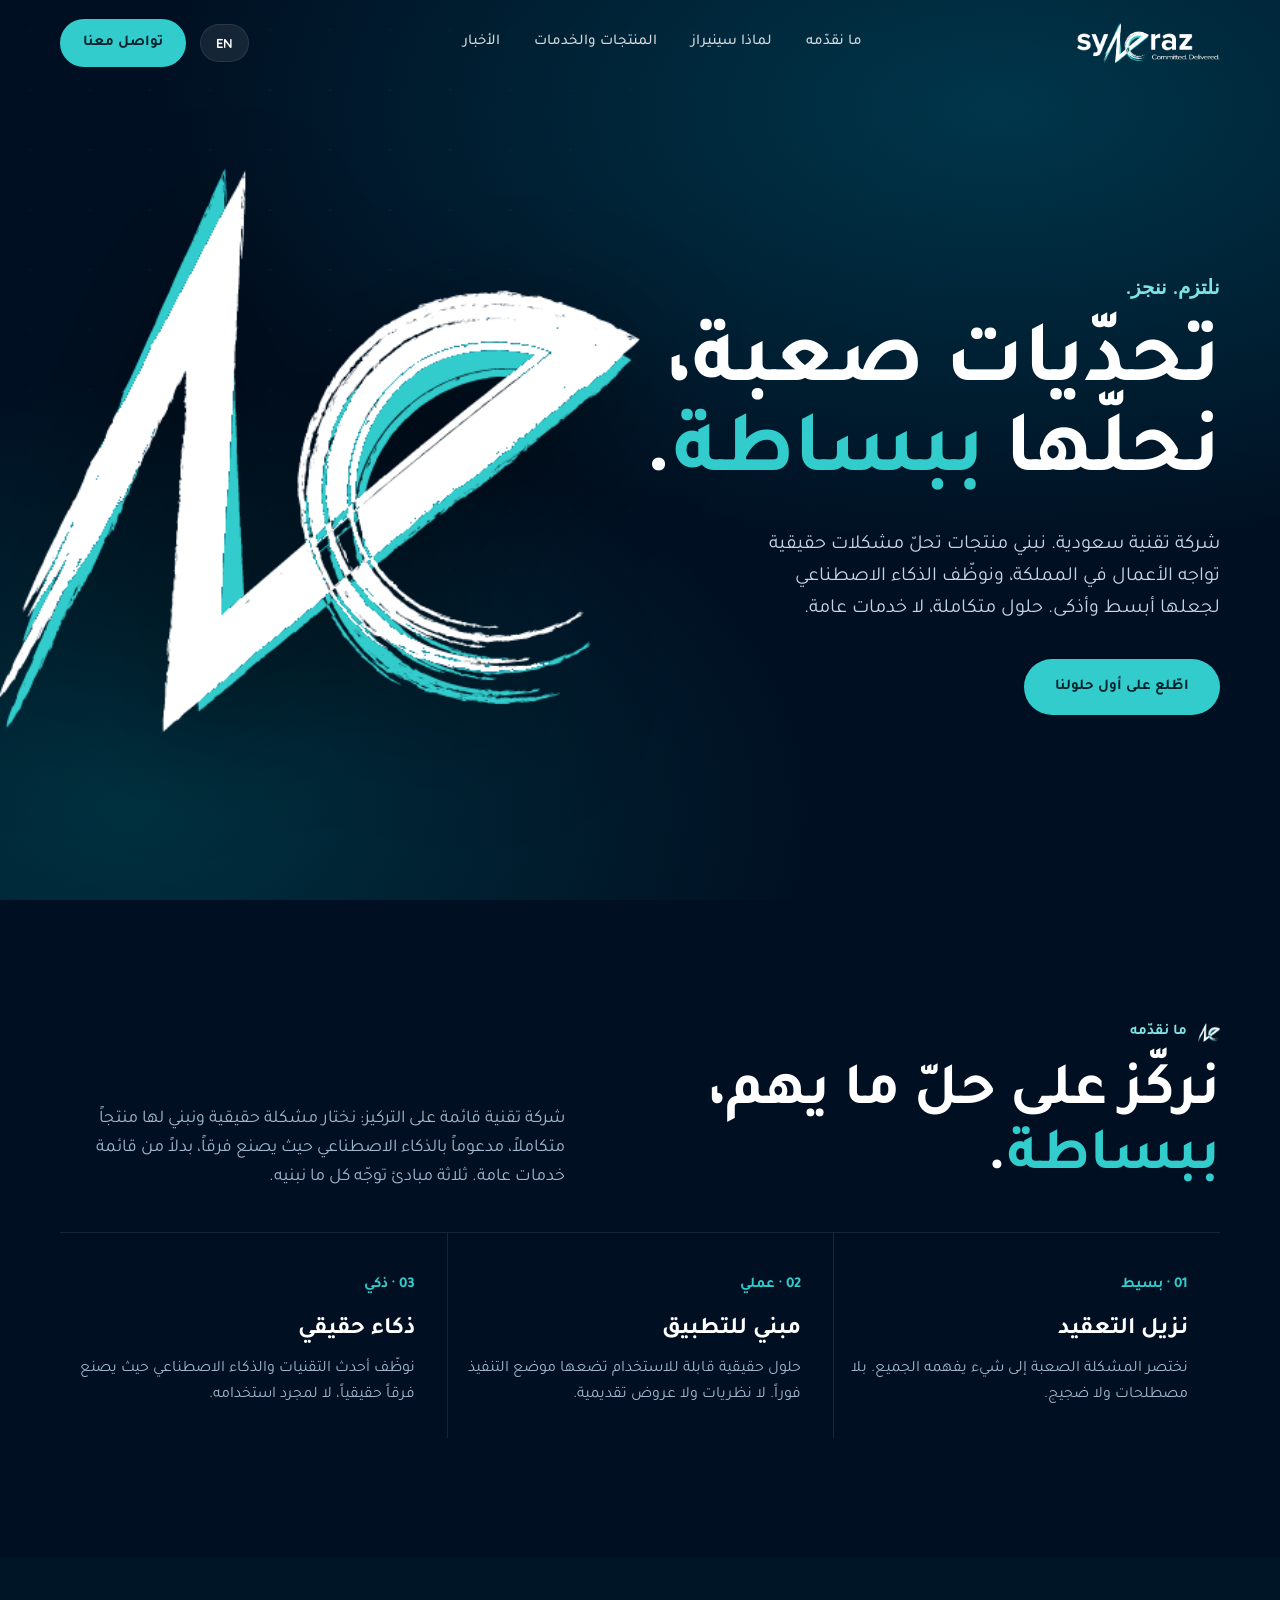
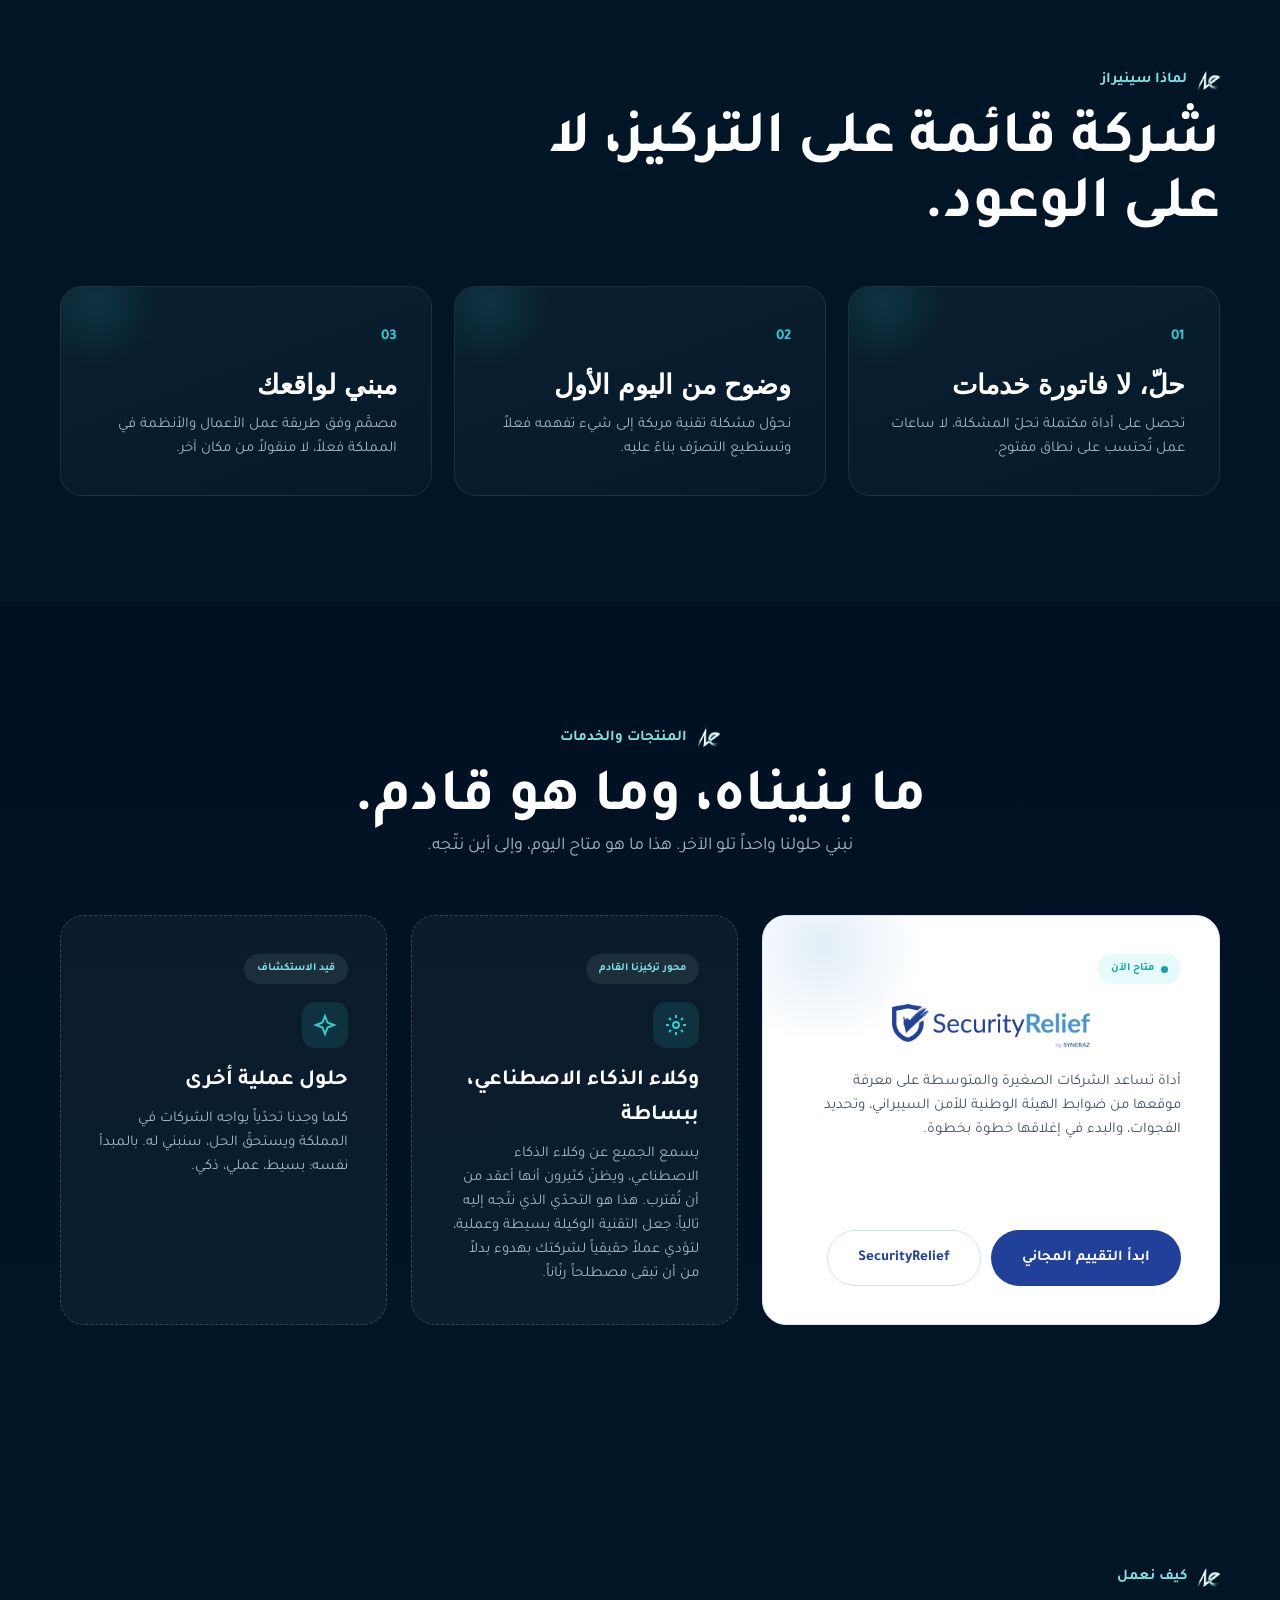
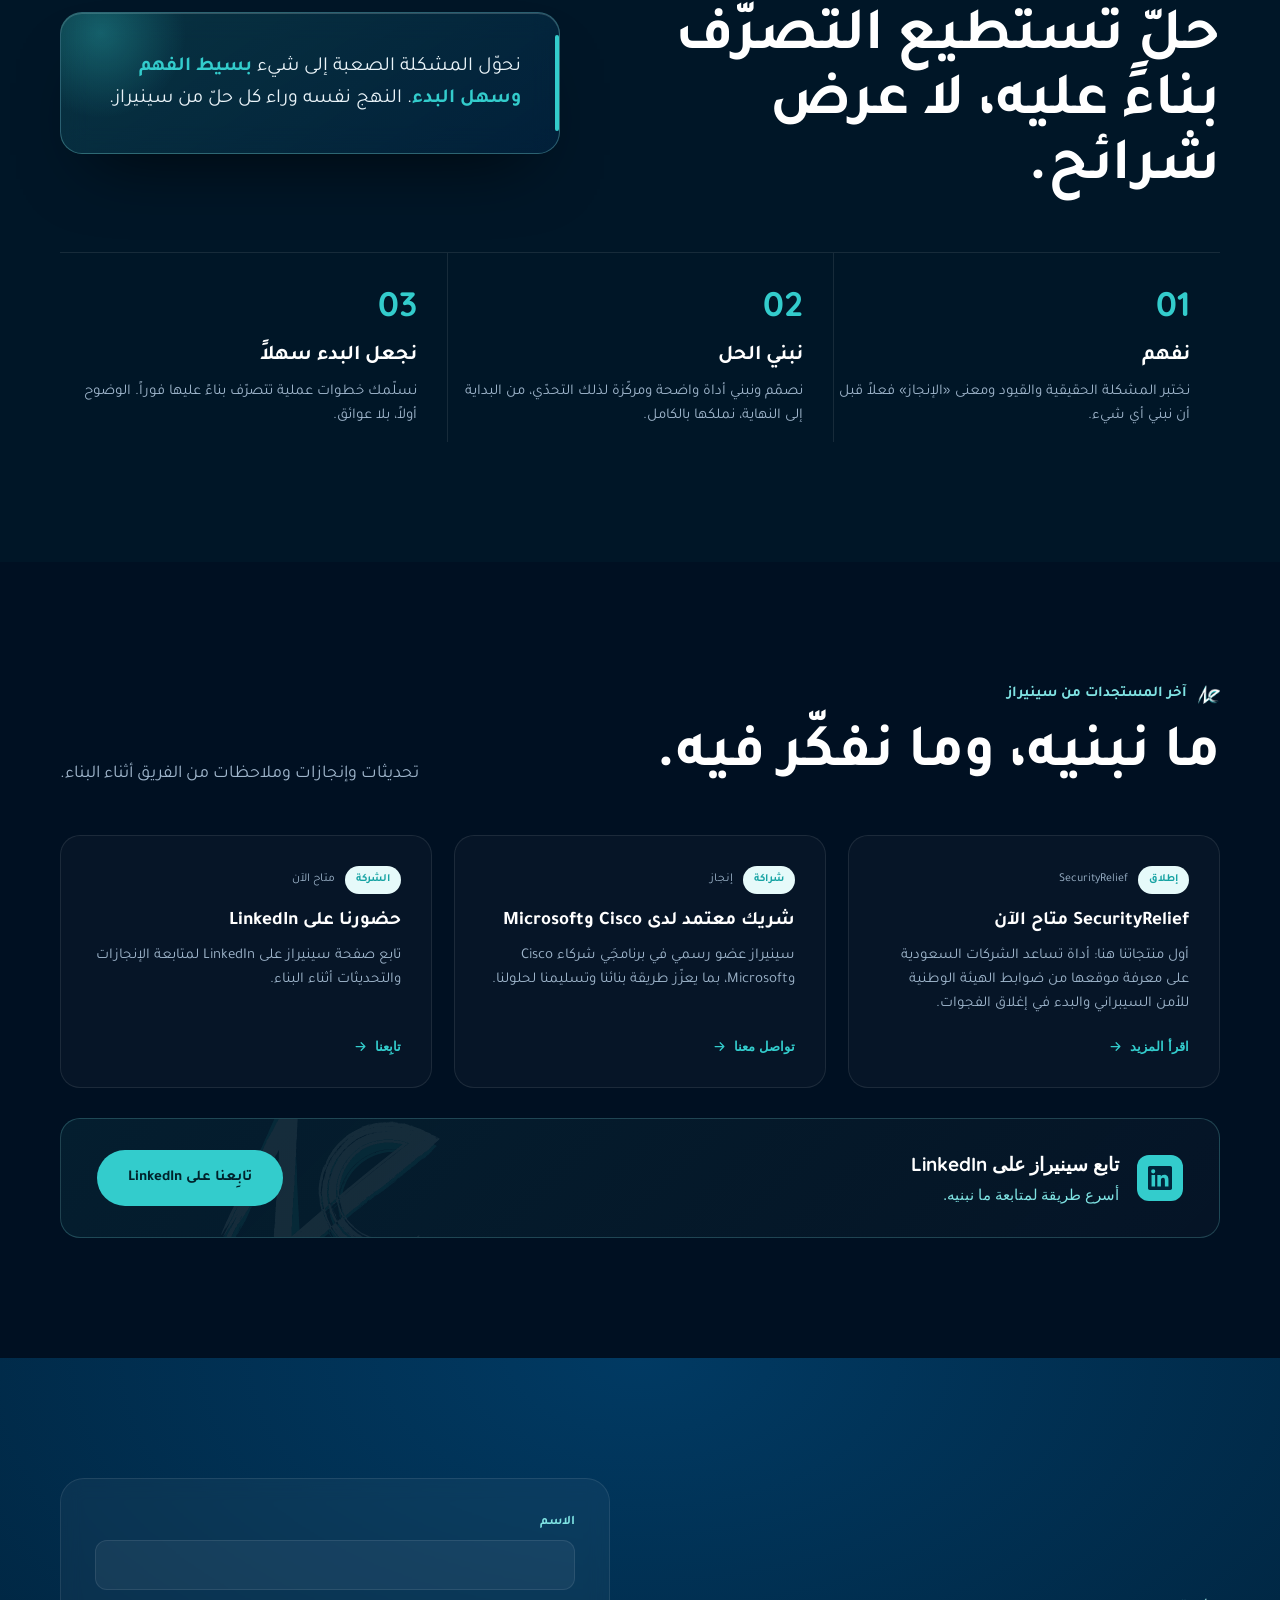
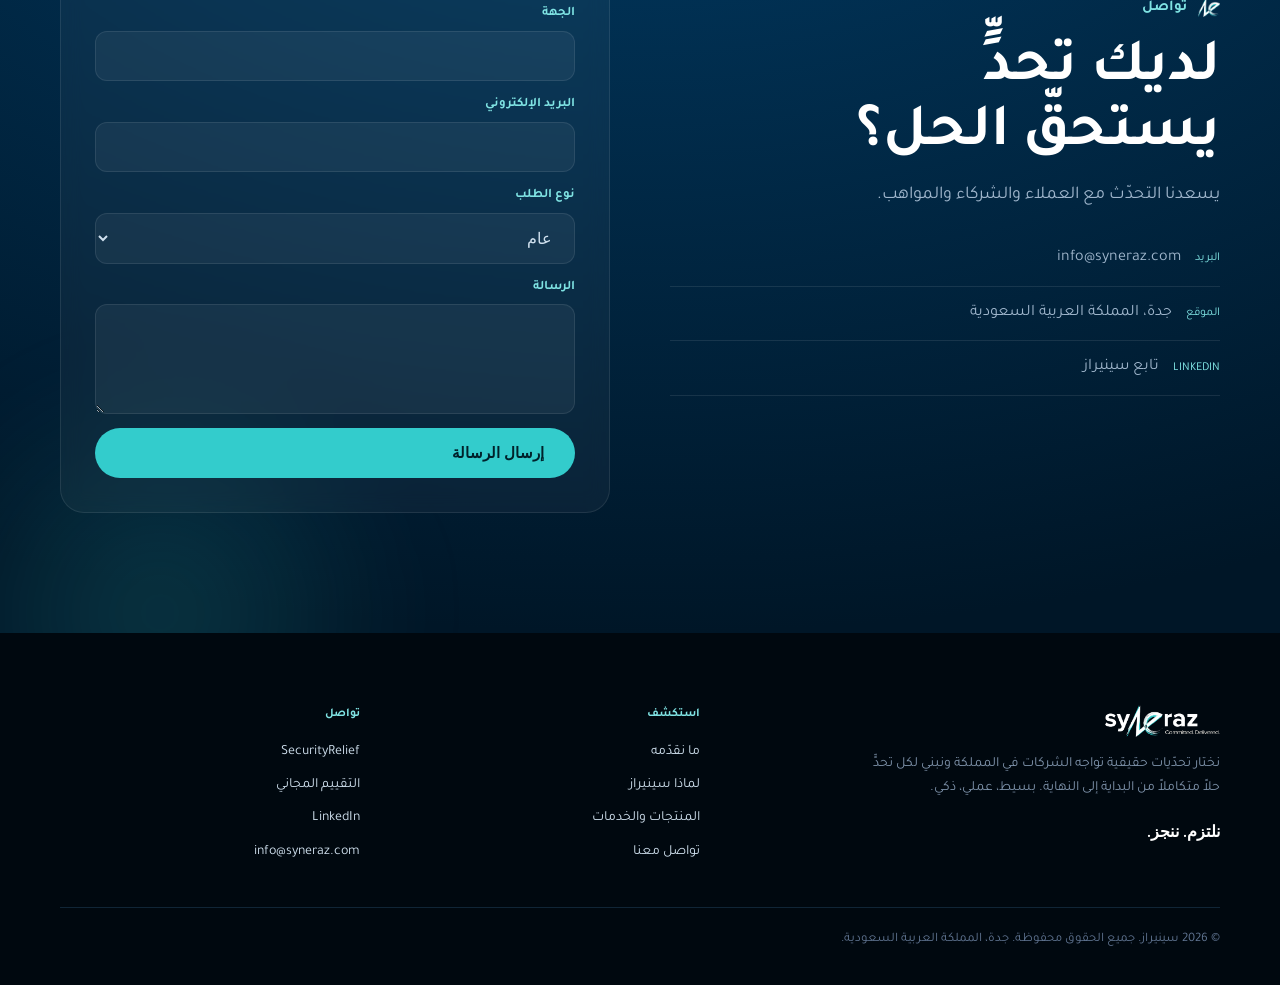
==== ar/index.html @ f756353a "Syneraz corporate site: EN default + AR /ar/" ====
<!doctype html>
<html lang="ar" dir="rtl">
<head>
<meta charset="utf-8">
<meta name="viewport" content="width=device-width, initial-scale=1">
<title>سينيراز — حلول تقنية مدعومة بالذكاء الاصطناعي للتحدّيات التي تواجه الشركات في المملكة</title>
<meta name="description" content="سينيراز شركة تقنية سعودية. نبني منتجات متكاملة مدعومة بالذكاء الاصطناعي تحلّ مشكلات حقيقية تواجه الأعمال في المملكة، من الامتثال للأمن السيبراني إلى وكلاء الذكاء الاصطناعي. أول منتجاتنا هو SecurityRelief.">
<link rel="canonical" href="https://syneraz.com/ar/">
<link rel="alternate" hreflang="ar" href="https://syneraz.com/ar/">
<link rel="alternate" hreflang="en" href="https://syneraz.com/">
<link rel="alternate" hreflang="x-default" href="https://syneraz.com/">
<meta property="og:type" content="website">
<meta property="og:site_name" content="Syneraz">
<meta property="og:locale" content="ar_SA">
<meta property="og:locale:alternate" content="en_US">
<meta property="og:title" content="سينيراز — نلتزم. ننجز.">
<meta property="og:description" content="شركة تقنية سعودية تبني منتجات مدعومة بالذكاء الاصطناعي تحلّ مشكلات حقيقية، من البداية إلى النهاية.">
<meta property="og:url" content="https://syneraz.com/ar/">
<meta property="og:image" content="https://syneraz.com/assets/img/og-image.png">
<meta name="twitter:card" content="summary_large_image">
<meta name="twitter:title" content="سينيراز — نلتزم. ننجز.">
<meta name="twitter:description" content="شركة تقنية سعودية تبني منتجات مدعومة بالذكاء الاصطناعي تحلّ مشكلات حقيقية، من البداية إلى النهاية.">
<meta name="theme-color" content="#001022">
<link rel="icon" href="../assets/img/favicon.ico" sizes="any">
<link rel="icon" type="image/png" sizes="32x32" href="../assets/img/favicon-32.png">
<link rel="apple-touch-icon" href="../assets/img/apple-touch-icon.png">
<link rel="preconnect" href="https://fonts.googleapis.com">
<link rel="preconnect" href="https://fonts.gstatic.com" crossorigin>
<link href="https://fonts.googleapis.com/css2?family=Tajawal:wght@400;500;700&family=Quicksand:wght@500;600;700&display=swap" rel="stylesheet">
<link rel="stylesheet" href="../assets/css/styles.css">
<script type="application/ld+json">
{"@context":"https://schema.org","@type":"Organization","name":"Syneraz","alternateName":"سينيراز","url":"https://syneraz.com","logo":"https://syneraz.com/assets/img/syneraz-symbol-color.png","description":"شركة تقنية سعودية. تبني سينيراز منتجات متكاملة مدعومة بالذكاء الاصطناعي تحلّ مشكلات حقيقية تواجه الأعمال في المملكة، من الامتثال للأمن السيبراني إلى وكلاء الذكاء الاصطناعي.","slogan":"نلتزم. ننجز.","address":{"@type":"PostalAddress","addressLocality":"Jeddah","addressCountry":"SA"},"email":"info@syneraz.com","sameAs":["https://www.linkedin.com/company/syneraz"]}
</script>
</head>
<body>
<header id="hdr">
  <div class="wrap nav">
    <a class="logo" href="#top" aria-label="سينيراز — الصفحة الرئيسية"><img src="../assets/img/syneraz-logo-reversed.png" alt="Syneraz"></a>
    <nav aria-label="رئيسية"><ul>
      <li><a href="#what">ما نقدّمه</a></li>
      <li><a href="#why">لماذا سينيراز</a></li>
      <li><a href="#product">المنتجات والخدمات</a></li>
      <li><a href="#latest">الأخبار</a></li>
    </ul></nav>
    <div class="nav-right">
      <a class="lang" href="../index.html" aria-label="Switch to English" lang="en">EN</a>
      <a href="#contact" class="btn teal" style="padding:11px 22px">تواصل معنا</a>
      <button class="menu-btn" id="menuBtn" aria-label="القائمة" aria-expanded="false"><svg viewBox="0 0 24 24"><path d="M3 6h18M3 12h18M3 18h18" stroke-linecap="round"/></svg></button>
    </div>
  </div>
  <div class="mobile-nav" id="mobileNav">
    <a href="#what">ما نقدّمه</a><a href="#why">لماذا سينيراز</a><a href="#product">المنتجات والخدمات</a><a href="#latest">الأخبار</a>
  </div>
</header>

<span id="top"></span>
<!-- HERO -->
<section class="hero">
  <div class="grid-ov"></div>
  <img class="hero-mono" src="../assets/img/hero-monogram.png" alt="" aria-hidden="true">
  <div class="wrap">
    <div class="sig reveal in">نلتزم. ننجز.</div>
    <h1 class="reveal in d1">تحدّيات صعبة،<br>نحلّها <span class="t">ببساطة</span>.</h1>
    <p class="reveal in d2">شركة تقنية سعودية. نبني منتجات تحلّ مشكلات حقيقية تواجه الأعمال في المملكة، ونوظّف الذكاء الاصطناعي لجعلها أبسط وأذكى. حلول متكاملة، لا خدمات عامة.</p>
    <div class="cta reveal in d3">
      <a href="#product" class="btn teal">اطّلع على أول حلولنا</a>
    </div>
  </div>
</section>


<!-- WHAT -->
<section class="do" id="what">
  <div class="wrap">
    <div class="head">
      <div class="reveal"><div class="eyebrow">ما نقدّمه</div><h2>نركّز على حلّ ما يهم، <span class="brushword">ببساطة</span>.</h2></div>
      <p class="lead reveal d1">شركة تقنية قائمة على التركيز: نختار مشكلة حقيقية ونبني لها منتجاً متكاملاً، مدعوماً بالذكاء الاصطناعي حيث يصنع فرقاً، بدلاً من قائمة خدمات عامة. ثلاثة مبادئ توجّه كل ما نبنيه.</p>
    </div>
    <div class="principles">
      <div class="principle reveal"><div class="n">01 · بسيط</div><h3>نزيل التعقيد</h3><p>نختصر المشكلة الصعبة إلى شيء يفهمه الجميع. بلا مصطلحات ولا ضجيج.</p></div>
      <div class="principle reveal d1"><div class="n">02 · عملي</div><h3>مبني للتطبيق</h3><p>حلول حقيقية قابلة للاستخدام تضعها موضع التنفيذ فوراً. لا نظريات ولا عروض تقديمية.</p></div>
      <div class="principle reveal d2"><div class="n">03 · ذكي</div><h3>ذكاء حقيقي</h3><p>نوظّف أحدث التقنيات والذكاء الاصطناعي حيث يصنع فرقاً حقيقياً، لا لمجرد استخدامه.</p></div>
    </div>
  </div>
</section>

<!-- WHY SYNERAZ — three defensible pillars (no fabricated equity; pre-revenue) -->
<section class="why" id="why">
  <div class="wrap">
    <div class="why-head reveal">
      <div class="eyebrow">لماذا سينيراز</div>
      <h2>شركة قائمة على التركيز، لا على الوعود.</h2>
    </div>
    <div class="grid">
      <div class="stat reveal"><span class="qn">01</span><div class="big">حلّ، لا فاتورة خدمات</div><p>تحصل على أداة مكتملة تحلّ المشكلة، لا ساعات عمل تُحتسب على نطاق مفتوح.</p></div>
      <div class="stat reveal d1"><span class="qn">02</span><div class="big">وضوح من اليوم الأول</div><p>نحوّل مشكلة تقنية مربكة إلى شيء تفهمه فعلاً وتستطيع التصرّف بناءً عليه.</p></div>
      <div class="stat reveal d2"><span class="qn">03</span><div class="big">مبني لواقعك</div><p>مصمَّم وفق طريقة عمل الأعمال والأنظمة في المملكة فعلاً، لا منقولاً من مكان آخر.</p></div>
    </div>
  </div>
</section>

<!-- PRODUCTS & SERVICES — 3-card (SecurityRelief live + Agent tech + more) -->
<section class="ps" id="product">
  <div class="wrap">
    <div class="head reveal">
      <div class="eyebrow" style="justify-content:center">المنتجات والخدمات</div>
      <h2>ما بنيناه، وما هو قادم.</h2>
      <p class="lead">نبني حلولنا واحداً تلو الآخر. هذا ما هو متاح اليوم، وإلى أين نتّجه.</p>
    </div>
    <div class="ps-grid">
      <div class="pcard feature reveal">
        <span class="tagx tag-live"><span class="livedot"></span> متاح الآن</span>
        <img class="sr-lockup" src="../assets/img/sr-endorsed.png" alt="SecurityRelief by Syneraz">
        <p>أداة تساعد الشركات الصغيرة والمتوسطة على معرفة موقعها من ضوابط الهيئة الوطنية للأمن السيبراني، وتحديد الفجوات، والبدء في إغلاقها خطوة بخطوة.</p>
        <div class="cta">
          <a href="https://assessment.securityrelief.com" class="btn srfill">ابدأ التقييم المجاني</a>
          <a href="https://securityrelief.com" class="btn srline">SecurityRelief</a>
        </div>
      </div>
      <div class="pcard soon reveal d1">
        <span class="tagx tag-soon">محور تركيزنا القادم</span>
        <div class="ic" aria-hidden="true"><svg viewBox="0 0 24 24"><circle cx="12" cy="12" r="3"/><path d="M12 2v3M12 19v3M2 12h3M19 12h3M5 5l2 2M17 17l2 2M19 5l-2 2M7 17l-2 2"/></svg></div>
        <h3>وكلاء الذكاء الاصطناعي، ببساطة</h3>
        <p>يسمع الجميع عن وكلاء الذكاء الاصطناعي، ويظنّ كثيرون أنها أعقد من أن تُقترب. هذا هو التحدّي الذي نتّجه إليه تالياً: جعل التقنية الوكيلة بسيطة وعملية، لتؤدي عملاً حقيقياً لشركتك بهدوء بدلاً من أن تبقى مصطلحاً رنّاناً.</p>
      </div>
      <div class="pcard soon reveal d2">
        <span class="tagx tag-soon">قيد الاستكشاف</span>
        <div class="ic" aria-hidden="true"><svg viewBox="0 0 24 24"><path d="M12 3l2.5 6.5L21 12l-6.5 2.5L12 21l-2.5-6.5L3 12l6.5-2.5z"/></svg></div>
        <h3>حلول عملية أخرى</h3>
        <p>كلما وجدنا تحدّياً يواجه الشركات في المملكة ويستحقّ الحل، سنبني له. بالمبدأ نفسه: بسيط، عملي، ذكي.</p>
      </div>
    </div>
  </div>
</section>

<!-- HOW -->
<section class="how" id="how">
  <div class="wrap">
    <div class="top">
      <div class="reveal"><div class="eyebrow">كيف نعمل</div><h2>حلّ تستطيع التصرّف بناءً عليه، لا عرض شرائح.</h2></div>
      <div class="how-glass reveal d1">
        <p>نحوّل المشكلة الصعبة إلى شيء <span class="g">بسيط الفهم وسهل البدء</span>. النهج نفسه وراء كل حلّ من سينيراز.</p>
      </div>
    </div>
    <div class="steps">
      <div class="step reveal"><span class="k">01</span><h4>نفهم</h4><p>نختبر المشكلة الحقيقية والقيود ومعنى «الإنجاز» فعلاً قبل أن نبني أي شيء.</p></div>
      <div class="step reveal d1"><span class="k">02</span><h4>نبني الحل</h4><p>نصمّم ونبني أداة واضحة ومركّزة لذلك التحدّي، من البداية إلى النهاية، نملكها بالكامل.</p></div>
      <div class="step reveal d2"><span class="k">03</span><h4>نجعل البدء سهلاً</h4><p>نسلّمك خطوات عملية تتصرّف بناءً عليها فوراً. الوضوح أولاً، بلا عوائق.</p></div>
    </div>
  </div>
</section>

<!-- LATEST / NEWS (Option A: light strip + LinkedIn CTA; cards are slots for real posts) -->
<section class="latest" id="latest">
  <div class="wrap">
    <div class="head reveal">
      <div>
        <div class="eyebrow">آخر المستجدات من سينيراز</div>
        <h2>ما نبنيه، وما نفكّر فيه.</h2>
      </div>
      <p class="lead">تحديثات وإنجازات وملاحظات من الفريق أثناء البناء.</p>
    </div>
    <div class="news-grid">
      <article class="news reveal">
        <div class="meta"><span class="pill">إطلاق</span><span class="date">SecurityRelief</span></div>
        <h4>SecurityRelief متاح الآن</h4>
        <p>أول منتجاتنا هنا: أداة تساعد الشركات السعودية على معرفة موقعها من ضوابط الهيئة الوطنية للأمن السيبراني والبدء في إغلاق الفجوات.</p>
        <a class="more" href="https://securityrelief.com" target="_blank" rel="noopener">اقرأ المزيد <svg viewBox="0 0 24 24"><path d="M5 12h14M13 6l6 6-6 6" stroke-linecap="round" stroke-linejoin="round"/></svg></a>
      </article>
      <article class="news reveal d1">
        <div class="meta"><span class="pill">شراكة</span><span class="date">إنجاز</span></div>
        <h4>شريك معتمد لدى Cisco وMicrosoft</h4>
        <p>سينيراز عضو رسمي في برنامجَي شركاء Cisco وMicrosoft، بما يعزّز طريقة بنائنا وتسليمنا لحلولنا.</p>
        <a class="more" href="#contact">تواصل معنا <svg viewBox="0 0 24 24"><path d="M5 12h14M13 6l6 6-6 6" stroke-linecap="round" stroke-linejoin="round"/></svg></a>
      </article>
      <article class="news reveal d2">
        <div class="meta"><span class="pill">الشركة</span><span class="date">متاح الآن</span></div>
        <h4>حضورنا على LinkedIn</h4>
        <p>تابع صفحة سينيراز على LinkedIn لمتابعة الإنجازات والتحديثات أثناء البناء.</p>
        <a class="more" href="https://www.linkedin.com/company/syneraz" target="_blank" rel="noopener">تابِعنا <svg viewBox="0 0 24 24"><path d="M5 12h14M13 6l6 6-6 6" stroke-linecap="round" stroke-linejoin="round"/></svg></a>
      </article>
    </div>
    <div class="li-cta reveal d1">
      <div class="left">
        <span class="li-ic" aria-hidden="true"><svg viewBox="0 0 24 24"><path d="M20.45 20.45h-3.56v-5.57c0-1.33-.02-3.04-1.85-3.04-1.85 0-2.14 1.45-2.14 2.94v5.67H9.34V9h3.42v1.56h.05c.48-.9 1.64-1.85 3.37-1.85 3.6 0 4.27 2.37 4.27 5.46v6.28zM5.34 7.43a2.07 2.07 0 1 1 0-4.13 2.07 2.07 0 0 1 0 4.13zM7.12 20.45H3.55V9h3.57v11.45zM22.22 0H1.77C.8 0 0 .78 0 1.74v20.52C0 23.22.8 24 1.77 24h20.45c.98 0 1.78-.78 1.78-1.74V1.74C24 .78 23.2 0 22.22 0z"/></svg></span>
        <div class="t">تابع سينيراز على LinkedIn<span>أسرع طريقة لمتابعة ما نبنيه.</span></div>
      </div>
      <a href="https://www.linkedin.com/company/syneraz" target="_blank" rel="noopener" class="btn teal">تابِعنا على LinkedIn</a>
    </div>
  </div>
</section>

<!-- CONTACT -->
<section class="contact" id="contact">
  <div class="wrap inner">
    <div class="reveal">
      <div class="eyebrow">تواصل</div>
      <h2>لديك تحدٍّ<br>يستحقّ الحل؟</h2>
      <p class="lead">يسعدنا التحدّث مع العملاء والشركاء والمواهب.</p>
      <div class="ci">
        <a href="mailto:info@syneraz.com"><span class="k">البريد</span> info@syneraz.com</a>
        <div class="rowi"><span class="k">الموقع</span> جدة، المملكة العربية السعودية</div>
        <a href="https://www.linkedin.com/company/syneraz" target="_blank" rel="noopener"><span class="k">LinkedIn</span> تابع سينيراز</a>
      </div>
    </div>
    <form class="reveal d1" id="contactForm" novalidate>
      <div class="field"><label for="f-name">الاسم</label><input id="f-name" name="name" type="text" autocomplete="name" required></div>
      <div class="field"><label for="f-org">الجهة</label><input id="f-org" name="organization" type="text"></div>
      <div class="field"><label for="f-email">البريد الإلكتروني</label><input id="f-email" name="email" type="email" required></div>
      <div class="field"><label for="f-intent">نوع الطلب</label>
        <select id="f-intent" name="intent"><option value="general">عام</option><option value="partnership">شراكة</option><option value="talent">انضم إلينا</option></select></div>
      <div class="field"><label for="f-msg">الرسالة</label><textarea id="f-msg" name="message" required></textarea></div>
      <input type="text" name="website" tabindex="-1" autocomplete="off" aria-hidden="true" style="position:absolute;left:-9999px">
      <button class="btn teal" type="submit">إرسال الرسالة</button>
    </form>
  </div>
</section>

<footer>
  <div class="wrap">
    <div class="ftop">
      <div class="fbrand">
        <img class="flogo" src="../assets/img/syneraz-logo-reversed.png" alt="Syneraz">
        <p>نختار تحدّيات حقيقية تواجه الشركات في المملكة ونبني لكل تحدٍّ حلاً متكاملاً من البداية إلى النهاية. بسيط، عملي، ذكي.</p>
        <div class="fsig">نلتزم. ننجز.</div>
      </div>
      <div class="fcol">
        <h5>استكشف</h5>
        <nav aria-label="روابط الاستكشاف">
          <a href="#what">ما نقدّمه</a>
          <a href="#why">لماذا سينيراز</a>
          <a href="#product">المنتجات والخدمات</a>
          <a href="#contact">تواصل معنا</a>
        </nav>
      </div>
      <div class="fcol">
        <h5>تواصل</h5>
        <nav aria-label="روابط التواصل">
          <a href="https://securityrelief.com" target="_blank" rel="noopener">SecurityRelief</a>
          <a href="https://assessment.securityrelief.com" target="_blank" rel="noopener">التقييم المجاني</a>
          <a href="https://www.linkedin.com/company/syneraz" target="_blank" rel="noopener">LinkedIn</a>
          <a href="mailto:info@syneraz.com">info@syneraz.com</a>
        </nav>
      </div>
    </div>
    <div class="copy">© 2026 سينيراز. جميع الحقوق محفوظة. جدة، المملكة العربية السعودية.</div>
  </div>
</footer>
<script src="../assets/js/site.js" defer></script>
</body>
</html>
---- assets/css/styles.css ----
:root{
  --navy:#003366; --bg:#001022; --bg2:#001627; --panel:#04223E; --navy-2:#00264D;
  --teal:#33CCCC; --teal-soft:#7FE3E3; --teal-deep:#16a3a3;
  --txt:#EAF2F7; --muted:#9FB6CC; --line:rgba(255,255,255,.09);
  --sr-royal:#20409A; --sr-sky:#4694C8;
  --maxw:1240px;
}
*{box-sizing:border-box;margin:0;padding:0}
html{scroll-behavior:smooth}
body{font-family:"Inter",sans-serif;color:var(--txt);background:var(--bg);line-height:1.6;-webkit-font-smoothing:antialiased;overflow-x:hidden}
a{color:inherit;text-decoration:none}
h1,h2,h3,h4{font-family:"Quicksand",sans-serif}
.wrap{max-width:var(--maxw);margin:0 auto;padding:0 40px}
.btn{display:inline-flex;align-items:center;gap:10px;font-weight:700;font-size:15px;border-radius:999px;padding:15px 30px;cursor:pointer;border:1.5px solid transparent;transition:transform .25s,box-shadow .25s,border-color .25s}
.btn:active{transform:translateY(1px)}
.btn.teal{background:var(--teal);color:#00222b}
.btn.teal:hover{transform:translateY(-2px);box-shadow:0 16px 34px -14px rgba(51,204,204,.65)}
.btn.ghost{background:transparent;color:#fff;border-color:rgba(255,255,255,.22)}
.btn.ghost:hover{border-color:var(--teal)}
.btn.srfill{background:var(--sr-royal);color:#fff}.btn.srfill:hover{transform:translateY(-2px);box-shadow:0 16px 34px -16px rgba(32,64,154,.7)}
.btn.srline{background:#fff;color:var(--sr-royal);border-color:#d3e0f4}.btn.srline:hover{border-color:var(--sr-sky)}
.reveal{opacity:0;transform:translateY(30px);transition:opacity .85s cubic-bezier(.2,.7,.2,1),transform .85s cubic-bezier(.2,.7,.2,1)}
.reveal.in{opacity:1;transform:none}
.reveal.d1{transition-delay:.09s}.reveal.d2{transition-delay:.18s}.reveal.d3{transition-delay:.27s}
@media (prefers-reduced-motion:reduce){.reveal{opacity:1;transform:none;transition:none}*{animation:none!important}html{scroll-behavior:auto}}

.eyebrow{display:inline-flex;align-items:center;gap:11px;font-family:"Quicksand";font-weight:700;letter-spacing:3px;font-size:12px;text-transform:uppercase;color:var(--teal-soft);margin-bottom:18px}
.eyebrow::before{content:"";width:22px;height:20px;flex:none;background:url("../img/hero-monogram.png") no-repeat center/contain}
h2{font-weight:700;font-size:clamp(34px,5vw,60px);line-height:1.08;letter-spacing:-1.5px;color:#fff}
.lead{font-size:18px;color:var(--muted);max-width:560px}
.brushword{color:var(--teal)}

/* HEADER */
header{position:fixed;inset-inline:0;top:0;z-index:80;transition:.3s;background:transparent}
.nav{display:flex;align-items:center;justify-content:space-between;height:86px;transition:.3s}
.logo img{height:40px;display:block}
nav ul{display:flex;gap:34px;list-style:none}
nav ul a{font-weight:500;color:rgba(255,255,255,.82);font-size:15px;position:relative}
nav ul a::after{content:"";position:absolute;inset-inline:0;bottom:-7px;height:2px;background:var(--teal);border-radius:2px;opacity:0;transform:scaleX(.3);transition:.25s;transform-origin:center}
nav ul a:hover{color:#fff}nav ul a:hover::after{opacity:.95;transform:scaleX(1)}
.nav-right{display:flex;align-items:center;gap:14px}
.lang{background:rgba(255,255,255,.08);border:1px solid var(--line);border-radius:999px;padding:8px 15px;font-family:"Quicksand";font-weight:700;font-size:13px;color:#fff;cursor:pointer}
.menu-btn{display:none;background:none;border:1px solid var(--line);border-radius:10px;width:42px;height:42px;cursor:pointer}
.menu-btn svg{width:22px;height:22px;stroke:#fff;fill:none;stroke-width:2}
header.scrolled{background:rgba(0,17,31,.9);backdrop-filter:blur(16px);border-bottom:1px solid var(--line)}
header.scrolled .nav{height:70px}

/* HERO — Lovable background (two soft glows on deep navy) + smaller static monogram */
.hero{position:relative;min-height:100vh;min-height:100dvh;display:flex;align-items:center;overflow:hidden;padding-top:86px;
  background:
    radial-gradient(120% 90% at 78% 12%, rgba(0,85,108,.55) 0%, transparent 55%),
    radial-gradient(90% 80% at 10% 90%, rgba(0,119,128,.32) 0%, transparent 60%),
    var(--bg)}
/* dotted grid overlay (Lovable uses dots, not lines) */
.grid-ov{position:absolute;inset:0;z-index:0;
  background-image:radial-gradient(rgba(255,255,255,.04) 1px,transparent 1px);
  background-size:60px 60px;
  mask-image:radial-gradient(circle at 25% 30%,#000,transparent 72%);-webkit-mask-image:radial-gradient(circle at 25% 30%,#000,transparent 72%)}
/* monogram: smaller, static, positioned off the right edge */
.hero-mono{position:absolute;top:50%;inset-inline-end:0;transform:translateY(-50%);width:50%;max-width:680px;z-index:1;
  filter:drop-shadow(0 30px 60px rgba(0,0,0,.45));pointer-events:none}
.hero .wrap{position:relative;z-index:2;width:100%}
.hero .sig{font-family:"Quicksand";font-weight:700;letter-spacing:4px;font-size:13px;color:var(--teal-soft);margin-bottom:20px}
.hero h1{font-weight:700;font-size:clamp(44px,7vw,88px);line-height:1.02;letter-spacing:-2px;color:#fff;margin-bottom:26px;max-width:760px}
.hero h1 .t{color:var(--teal)}
.hero p{font-size:20px;color:#c4d4e6;max-width:480px;margin-bottom:34px}
.hero .cta{display:flex;gap:14px;flex-wrap:wrap}

/* WHAT — our model */
.do{padding:120px 0}
.do .head{display:grid;grid-template-columns:1.2fr 1fr;gap:50px;align-items:end;margin-bottom:30px}
.principles{display:grid;grid-template-columns:repeat(3,1fr);gap:0;border-top:1px solid var(--line);margin-top:40px}
.principle{padding:40px 32px 30px 0;border-inline-end:1px solid var(--line)}
.principle:nth-child(2){padding-inline-start:32px}
.principle:last-child{border-inline-end:none;padding-inline-start:32px}
.principle .n{font-family:"Quicksand";font-weight:700;font-size:15px;color:var(--teal);letter-spacing:2px;margin-bottom:14px}
.principle h3{font-weight:700;font-size:24px;color:#fff;margin-bottom:8px}
.principle p{color:var(--muted);font-size:16px}

/* PRODUCTS & SERVICES — 3-card grid */
.ps{padding:120px 0;background:linear-gradient(180deg,var(--bg),var(--bg2))}
.ps .head{text-align:center;margin-bottom:54px}
.ps .head .eyebrow{justify-content:center}
.ps .head .lead{margin:0 auto}
.ps-grid{display:grid;grid-template-columns:1.4fr 1fr 1fr;gap:24px;align-items:stretch}
.pcard{border-radius:24px;padding:38px;display:flex;flex-direction:column;transition:transform .25s;position:relative;overflow:hidden}
.pcard.feature{background:#fff;border:1px solid #dbe6f5}
.pcard.feature::after{content:"";position:absolute;width:240px;height:240px;border-radius:50%;background:radial-gradient(circle,rgba(70,148,200,.16),transparent 60%);top:-90px;inset-inline-end:-60px}
.pcard.soon{background:rgba(255,255,255,.04);border:1px dashed rgba(255,255,255,.18)}
.pcard:hover{transform:translateY(-6px)}
.tagx{align-self:flex-start;display:inline-flex;align-items:center;gap:7px;font-family:"Quicksand";font-weight:700;font-size:11px;letter-spacing:1px;padding:6px 13px;border-radius:999px;margin-bottom:18px;position:relative;z-index:1}
.tag-live{background:#E6FAFA;color:var(--teal-deep)}
.tag-live .livedot{width:7px;height:7px;border-radius:50%;background:var(--teal-deep)}
.tag-soon{background:rgba(255,255,255,.08);color:var(--teal-soft)}
.sr-lockup{height:52px;width:auto;max-width:100%;object-fit:contain;margin:2px 0 14px;display:block;position:relative;z-index:1}
.pcard.feature h3{color:var(--sr-royal)}
.pcard.feature p{color:#46536e}
.pcard.soon h3{color:#fff}
.pcard.soon p{color:var(--muted)}
.pcard h3{font-weight:700;font-size:22px;margin-bottom:8px;position:relative;z-index:1}
.pcard p{font-size:15px;margin-bottom:auto;position:relative;z-index:1}
.pcard .cta{display:flex;gap:10px;flex-wrap:wrap;margin-top:22px;position:relative;z-index:1}
.pcard .ic{width:46px;height:46px;border-radius:13px;background:rgba(51,204,204,.12);display:flex;align-items:center;justify-content:center;margin-bottom:16px}
.pcard .ic svg{width:24px;height:24px;stroke:var(--teal);fill:none;stroke-width:2}

/* WHY SYNERAZ — three benefit cards (distinct from the line-divided bands) */
.why{padding:110px 0;background:var(--bg2)}
.why-head{margin-bottom:46px;max-width:680px}
.why .grid{display:grid;grid-template-columns:repeat(3,1fr);gap:22px}
.stat{position:relative;overflow:hidden;padding:38px 34px 34px;border:1px solid var(--line);border-radius:22px;
  background:linear-gradient(160deg,rgba(255,255,255,.04),rgba(255,255,255,.015));transition:transform .25s,border-color .25s}
.stat:hover{transform:translateY(-6px);border-color:rgba(127,227,227,.3)}
.stat::after{content:"";position:absolute;width:150px;height:150px;border-radius:50%;
  background:radial-gradient(circle,rgba(51,204,204,.12),transparent 62%);top:-60px;inset-inline-end:-40px;pointer-events:none}
.stat .qn{font-family:"Quicksand";font-weight:700;font-size:15px;color:var(--teal);letter-spacing:1px;margin-bottom:20px;display:block}
.stat .big{font-family:"Quicksand";font-weight:700;font-size:clamp(22px,2.4vw,27px);color:#fff;line-height:1.18;margin-bottom:12px}
.stat p{color:var(--muted);font-size:15px;position:relative}

/* HOW */
.how{padding:120px 0;background:var(--bg2)}
.how .top{display:grid;grid-template-columns:1.1fr .9fr;gap:50px;align-items:center;margin-bottom:50px}
/* statement card — teal-tinted glass with a clear accent edge */
.how-glass{position:relative;border-radius:22px;padding:38px 38px 38px 42px;overflow:hidden;
  background:linear-gradient(145deg,rgba(51,204,204,.16),rgba(2,42,77,.5));
  border:1px solid rgba(127,227,227,.32);
  -webkit-backdrop-filter:blur(14px);backdrop-filter:blur(14px);
  box-shadow:inset 0 1px 0 rgba(255,255,255,.18), 0 36px 70px -34px rgba(0,0,0,.7)}
/* teal accent bar on the start edge */
.how-glass::after{content:"";position:absolute;inset-inline-start:0;top:22px;bottom:22px;width:4px;border-radius:4px;background:var(--teal)}
.how-glass::before{content:"";position:absolute;width:200px;height:200px;border-radius:50%;
  background:radial-gradient(circle,rgba(51,204,204,.30),transparent 60%);top:-80px;inset-inline-end:-60px;pointer-events:none}
.how-glass p{font-size:20px;line-height:1.6;color:#eaf4f9;position:relative;z-index:1;margin:0}
.how-glass .g{color:var(--teal);font-weight:700}
.steps{display:grid;grid-template-columns:repeat(3,1fr);border-top:1px solid var(--line)}
.step{padding:34px 30px 14px 0;border-inline-end:1px solid var(--line)}
.step:nth-child(2){padding-inline-start:30px}
.step:last-child{border-inline-end:none;padding-inline-start:30px}
.step .k{font-family:"Quicksand";font-weight:700;font-size:34px;color:var(--teal);line-height:1;margin-bottom:18px;display:block}
.step h4{font-size:21px;color:#fff;margin-bottom:8px}
.step p{color:var(--muted);font-size:15px}

/* LATEST / NEWS */
.latest{padding:120px 0;background:var(--bg)}
.latest .head{display:grid;grid-template-columns:1fr auto;gap:30px;align-items:end;margin-bottom:46px}
.latest .head .lead{margin-top:8px}
.news-grid{display:grid;grid-template-columns:repeat(3,1fr);gap:22px}
.news{position:relative;display:flex;flex-direction:column;border:1px solid var(--line);border-radius:20px;padding:30px;background:rgba(255,255,255,.025);transition:transform .25s,border-color .25s}
.news:hover{transform:translateY(-6px);border-color:rgba(127,227,227,.35)}
.news .meta{display:flex;align-items:center;gap:10px;margin-bottom:16px}
.news .pill{font-family:"Quicksand";font-weight:700;font-size:11px;letter-spacing:1px;text-transform:uppercase;color:var(--teal-deep);background:#E6FAFA;padding:5px 11px;border-radius:999px}
.news .date{font-size:12px;color:var(--muted);letter-spacing:.5px}
.news h4{font-size:19px;color:#fff;margin-bottom:10px;line-height:1.3}
.news p{color:var(--muted);font-size:15px;margin-bottom:auto}
.news .more{margin-top:20px;font-family:"Quicksand";font-weight:700;font-size:13px;color:var(--teal);display:inline-flex;align-items:center;gap:7px}
.news .more svg{width:15px;height:15px;stroke:var(--teal);fill:none;stroke-width:2;transition:transform .2s}
.news:hover .more svg{transform:translateX(4px)}
.li-cta{position:relative;overflow:hidden;margin-top:30px;display:flex;align-items:center;justify-content:space-between;gap:24px;flex-wrap:wrap;
  border:1px solid rgba(127,227,227,.22);border-radius:20px;padding:30px 36px;
  background:linear-gradient(135deg,rgba(51,204,204,.08),rgba(255,255,255,.02))}
/* faint Syneraz monogram watermark filling the band */
.li-cta::after{content:"";position:absolute;inset-inline-end:150px;top:50%;transform:translateY(-50%);
  width:230px;height:200px;background:url("../img/hero-monogram.png") no-repeat center/contain;opacity:.07;pointer-events:none}
.li-cta .left{display:flex;align-items:center;gap:18px;position:relative;z-index:1}
.li-cta .li-ic{width:46px;height:46px;flex:none;border-radius:12px;background:var(--teal);display:flex;align-items:center;justify-content:center}
.li-cta .li-ic svg{width:24px;height:24px;fill:#00263b}
.li-cta .t{font-family:"Quicksand";font-weight:700;font-size:19px;color:#fff}
.li-cta .t span{color:var(--teal-soft);font-weight:500;font-size:15px;display:block;margin-top:4px;font-family:"Inter"}
.li-cta .btn{position:relative;z-index:1}

/* CONTACT */
.contact{padding:120px 0;background:radial-gradient(120% 100% at 50% 0%,#013a63,var(--bg2));position:relative;overflow:hidden}
.contact::after{content:"";position:absolute;width:560px;height:560px;border-radius:50%;background:radial-gradient(circle,rgba(51,204,204,.18),transparent 62%);filter:blur(50px);bottom:-260px;inset-inline-end:-120px}
.contact .inner{position:relative;z-index:2;display:grid;grid-template-columns:1fr 1fr;gap:60px;align-items:center}
.contact h2{margin-bottom:14px}
.contact .ci{margin-top:22px}
.contact .ci a,.contact .ci .rowi{display:flex;align-items:center;gap:14px;padding:14px 0;border-bottom:1px solid var(--line);color:var(--muted);font-size:16px;transition:.2s}
.contact .ci a:hover{color:var(--teal)}
.contact .ci .k{font-family:"Quicksand";font-size:12px;letter-spacing:1px;color:var(--teal-soft);text-transform:uppercase;flex:none}
form{display:grid;gap:14px;background:rgba(255,255,255,.04);border:1px solid var(--line);border-radius:24px;padding:34px;backdrop-filter:blur(10px)}
.field{display:grid;gap:6px}.field label{font-size:13px;color:var(--teal-soft);font-weight:600}
input,textarea,select{font-family:"Inter";font-size:16px;padding:15px 18px;border:1px solid var(--line);border-radius:12px;background:rgba(255,255,255,.05);color:#fff;width:100%}
input::placeholder,textarea::placeholder{color:#8fa6bd}
select{color:#cfe0ee}select option{color:#012}
input:focus,textarea:focus,select:focus{outline:none;border-color:var(--teal)}
textarea{min-height:110px;resize:vertical}
:focus-visible{outline:3px solid var(--teal);outline-offset:3px}

footer{background:#00080f;color:#9fb6cc;padding:72px 0 34px}
footer .ftop{display:grid;grid-template-columns:1.6fr 1fr 1fr;gap:40px;margin-bottom:44px}
footer .flogo{height:32px;display:block;margin-bottom:16px}
footer .fbrand p{font-size:14px;max-width:360px;color:#7e93ab;line-height:1.7}
footer .fsig{font-family:"Quicksand";letter-spacing:4px;color:#fff;font-size:13px;margin-top:18px}
footer .fcol h5{font-family:"Quicksand";font-weight:700;font-size:12px;letter-spacing:1.5px;text-transform:uppercase;color:var(--teal-soft);margin-bottom:16px}
footer .fcol nav{display:flex;flex-direction:column;gap:11px}
footer .fcol a{color:#cfe0ee;font-size:14px;transition:color .2s}
footer .fcol a:hover{color:var(--teal)}
footer .copy{border-top:1px solid #102536;padding-top:22px;font-size:13px;color:#5f7491}

.mobile-nav{display:none;flex-direction:column;background:rgba(0,8,15,.98);padding:10px 40px 20px}
.mobile-nav a{padding:13px 0;color:#fff;border-bottom:1px solid var(--line);font-weight:500}
.mobile-nav.open{display:flex}
.mocktag{position:fixed;bottom:14px;inset-inline-start:14px;background:var(--teal);color:#012;font-weight:700;font-size:11px;padding:7px 14px;border-radius:999px;z-index:99;font-family:"Quicksand"}
@media(max-width:900px){
  .wrap{padding:0 24px}
  .hero-mono{opacity:.18;width:90%;inset-inline-end:-20%}
  .hero h1{font-size:clamp(40px,9vw,60px)}
  .do .head,.ps-grid,.principles,.why .grid,.how .top,.contact .inner,.steps,.news-grid,.latest .head,footer .ftop{grid-template-columns:1fr}
  footer .ftop{gap:32px}
  .principle,.step{border-inline-end:none;border-bottom:1px solid var(--line);padding-inline-start:0!important;padding:28px 0}
  .step:last-child{border-bottom:none}
  nav ul{display:none}.menu-btn{display:inline-flex;align-items:center;justify-content:center}
}

/* ── Arabic / RTL refinements — same stylesheet, no fork (layout already uses logical properties) ── */
/* Tajawal for Arabic; Latin display can stay Quicksand for any Latin words. */
html[lang="ar"] body{font-family:"Tajawal","Inter",sans-serif}
html[lang="ar"] h1,html[lang="ar"] h2,html[lang="ar"] h3,html[lang="ar"] h4,html[lang="ar"] h5{font-family:"Tajawal","Quicksand",sans-serif}
html[lang="ar"] .eyebrow,html[lang="ar"] .principle .n,html[lang="ar"] .stat .qn,
html[lang="ar"] .tagx,html[lang="ar"] .news .pill,html[lang="ar"] footer .fcol h5,
html[lang="ar"] .field label,html[lang="ar"] .contact .ci .k{font-family:"Tajawal",sans-serif}
/* Arabic script is cursive: letter-spacing breaks letter joining — neutralize it on every spaced run. */
html[lang="ar"] .eyebrow,html[lang="ar"] .hero .sig,html[lang="ar"] .sig,
html[lang="ar"] .principle .n,html[lang="ar"] .stat .qn,html[lang="ar"] .step .k,
html[lang="ar"] .tagx,html[lang="ar"] .news .pill,html[lang="ar"] .news .date,
html[lang="ar"] .fsig,html[lang="ar"] footer .fcol h5,
html[lang="ar"] h1,html[lang="ar"] h2,html[lang="ar"] .contact .ci .k{letter-spacing:normal}
/* Latin negative tracking on headings is for Latin glyphs only; reset for Arabic. */
html[lang="ar"] h2,html[lang="ar"] .hero h1{letter-spacing:0}
/* Arabic at Latin kicker/signature sizes reads too small; bump size + weight for legibility. */
html[lang="ar"] .eyebrow{font-size:15px;font-weight:700}
html[lang="ar"] .hero .sig{font-size:20px;font-weight:700}
html[lang="ar"] .fsig{font-size:16px;font-weight:700}
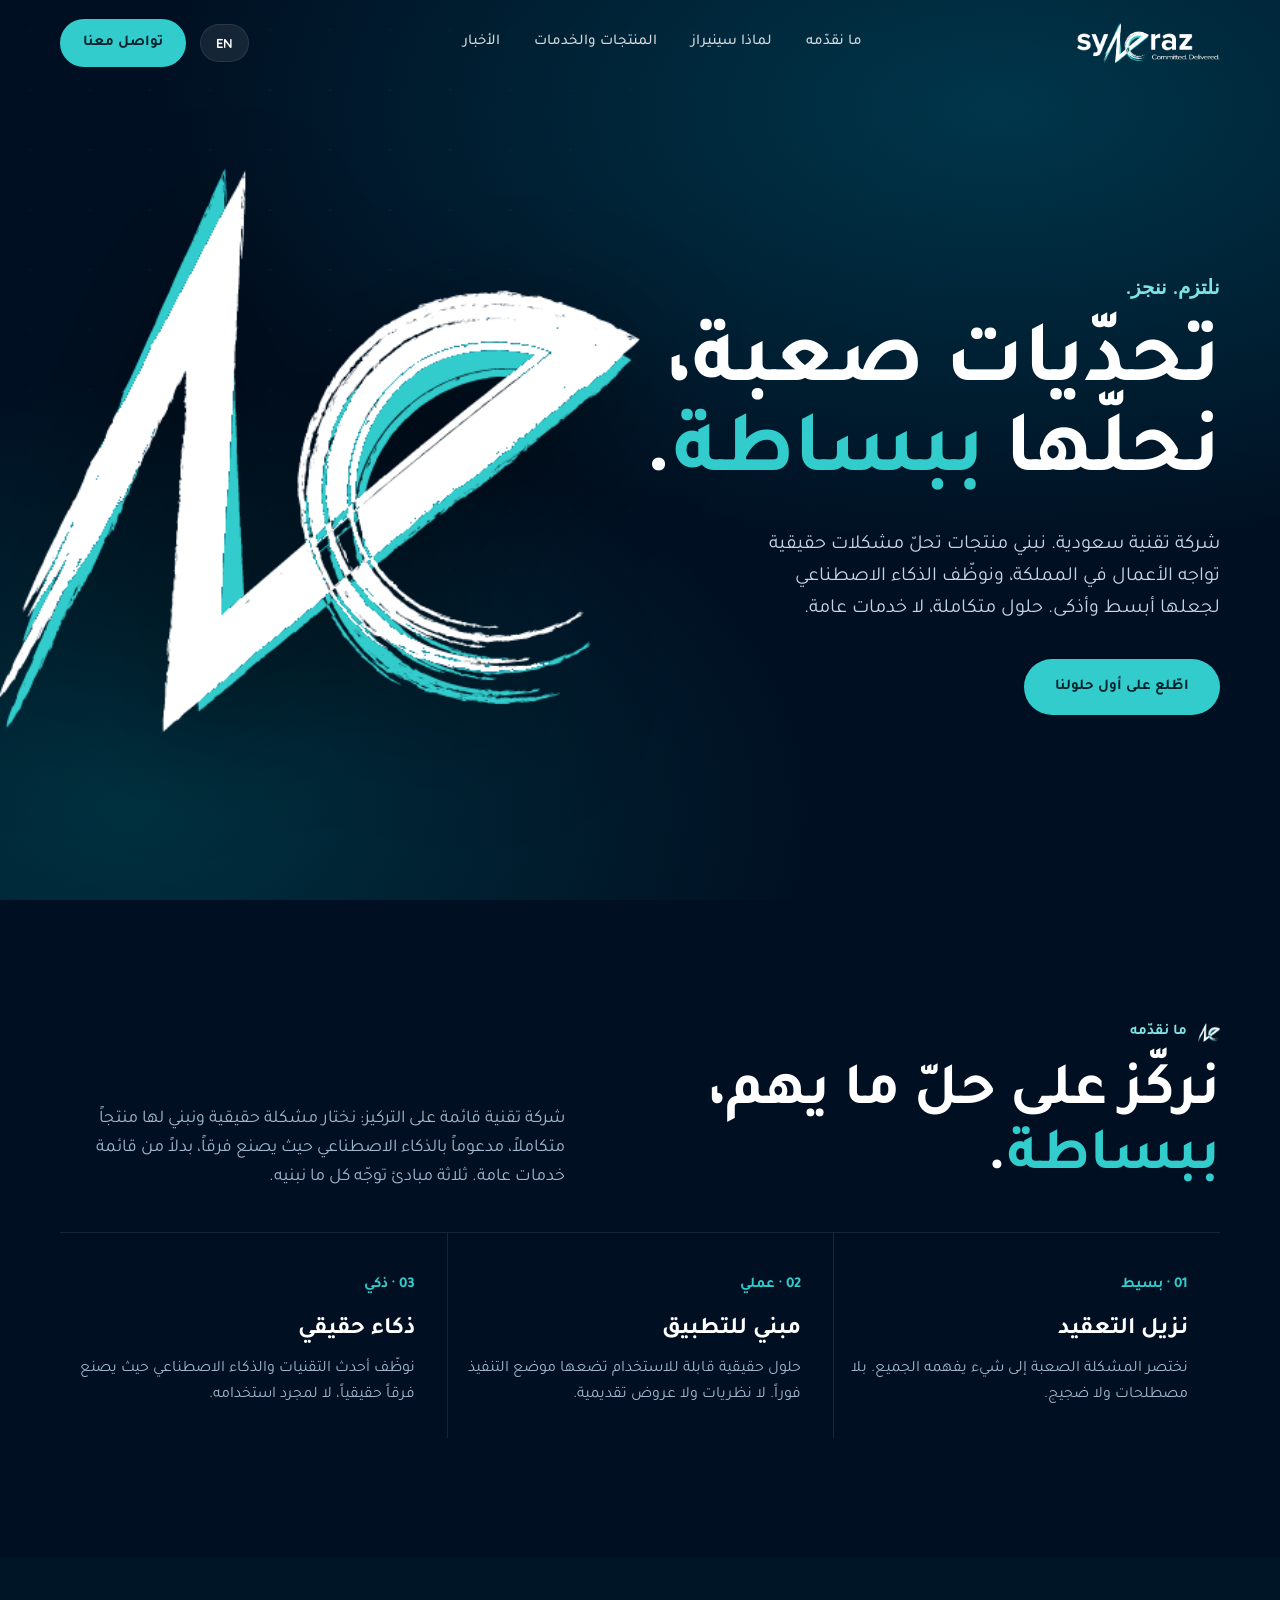
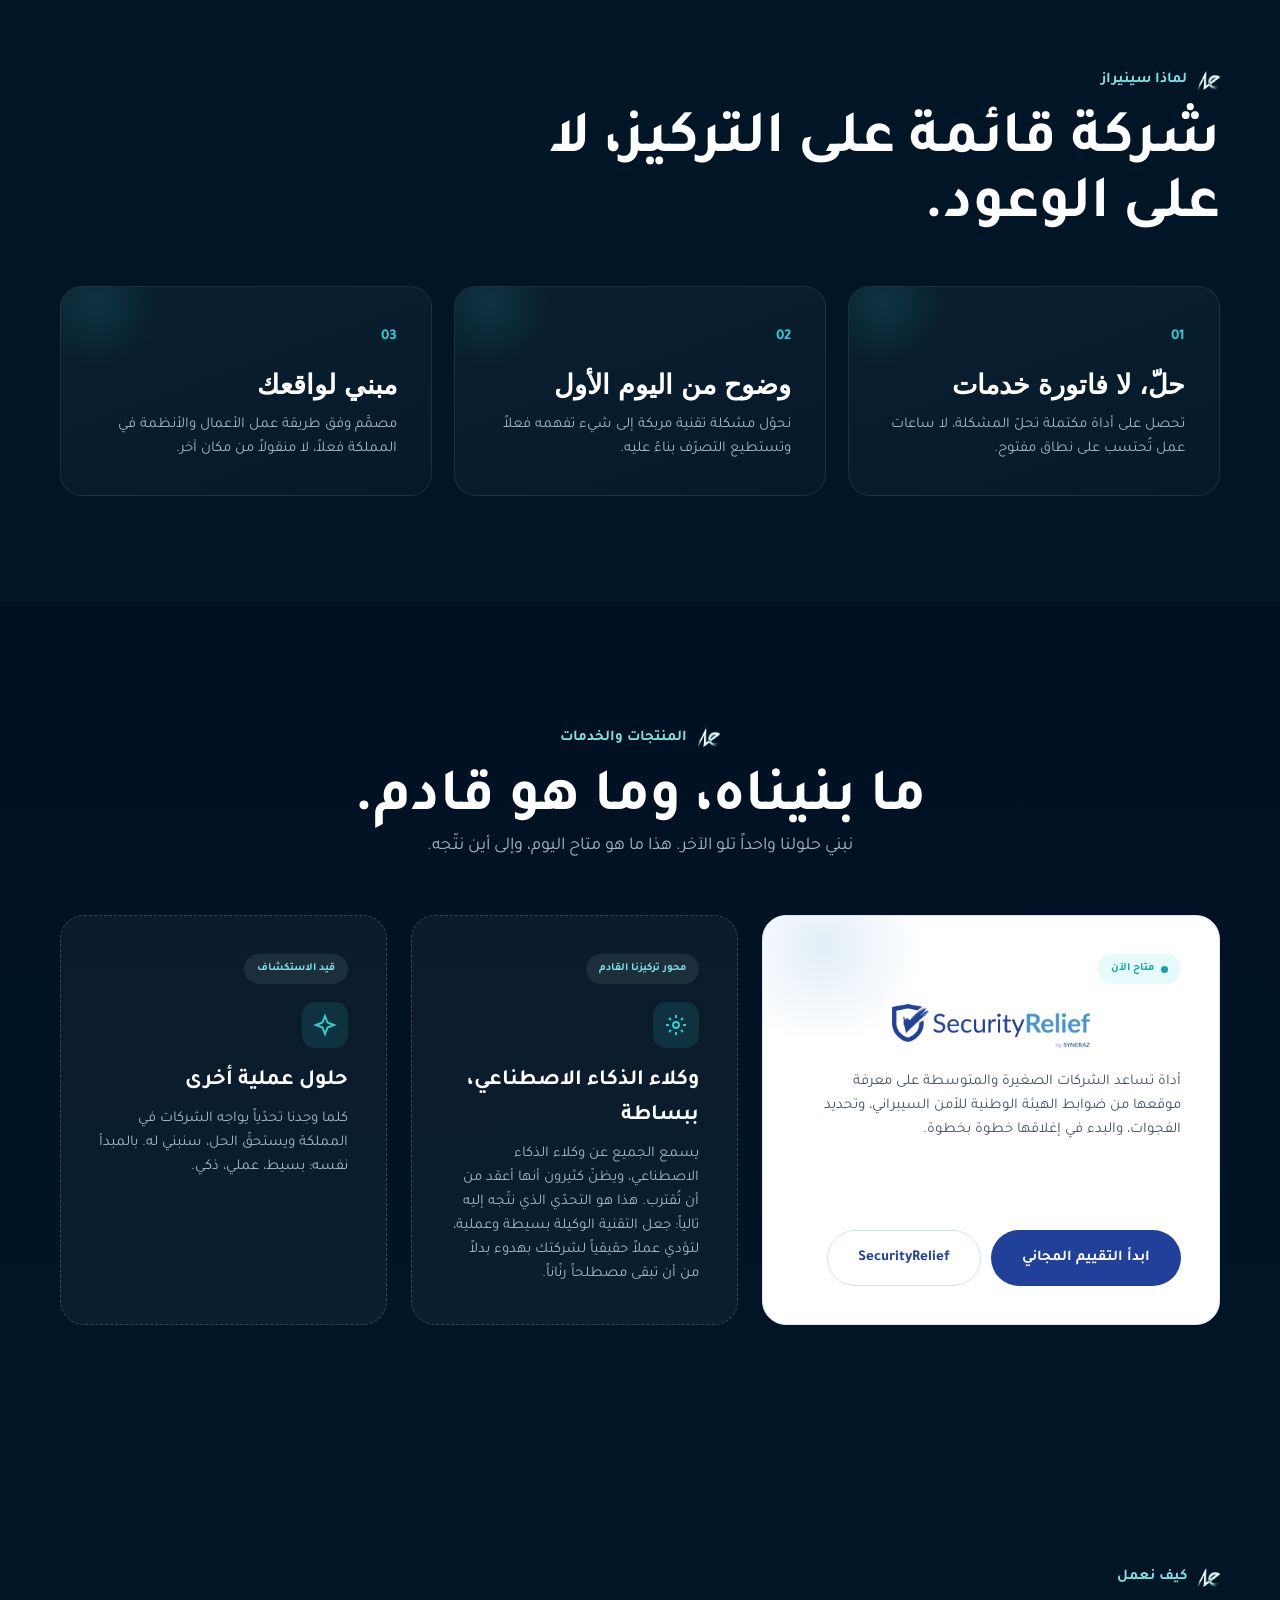
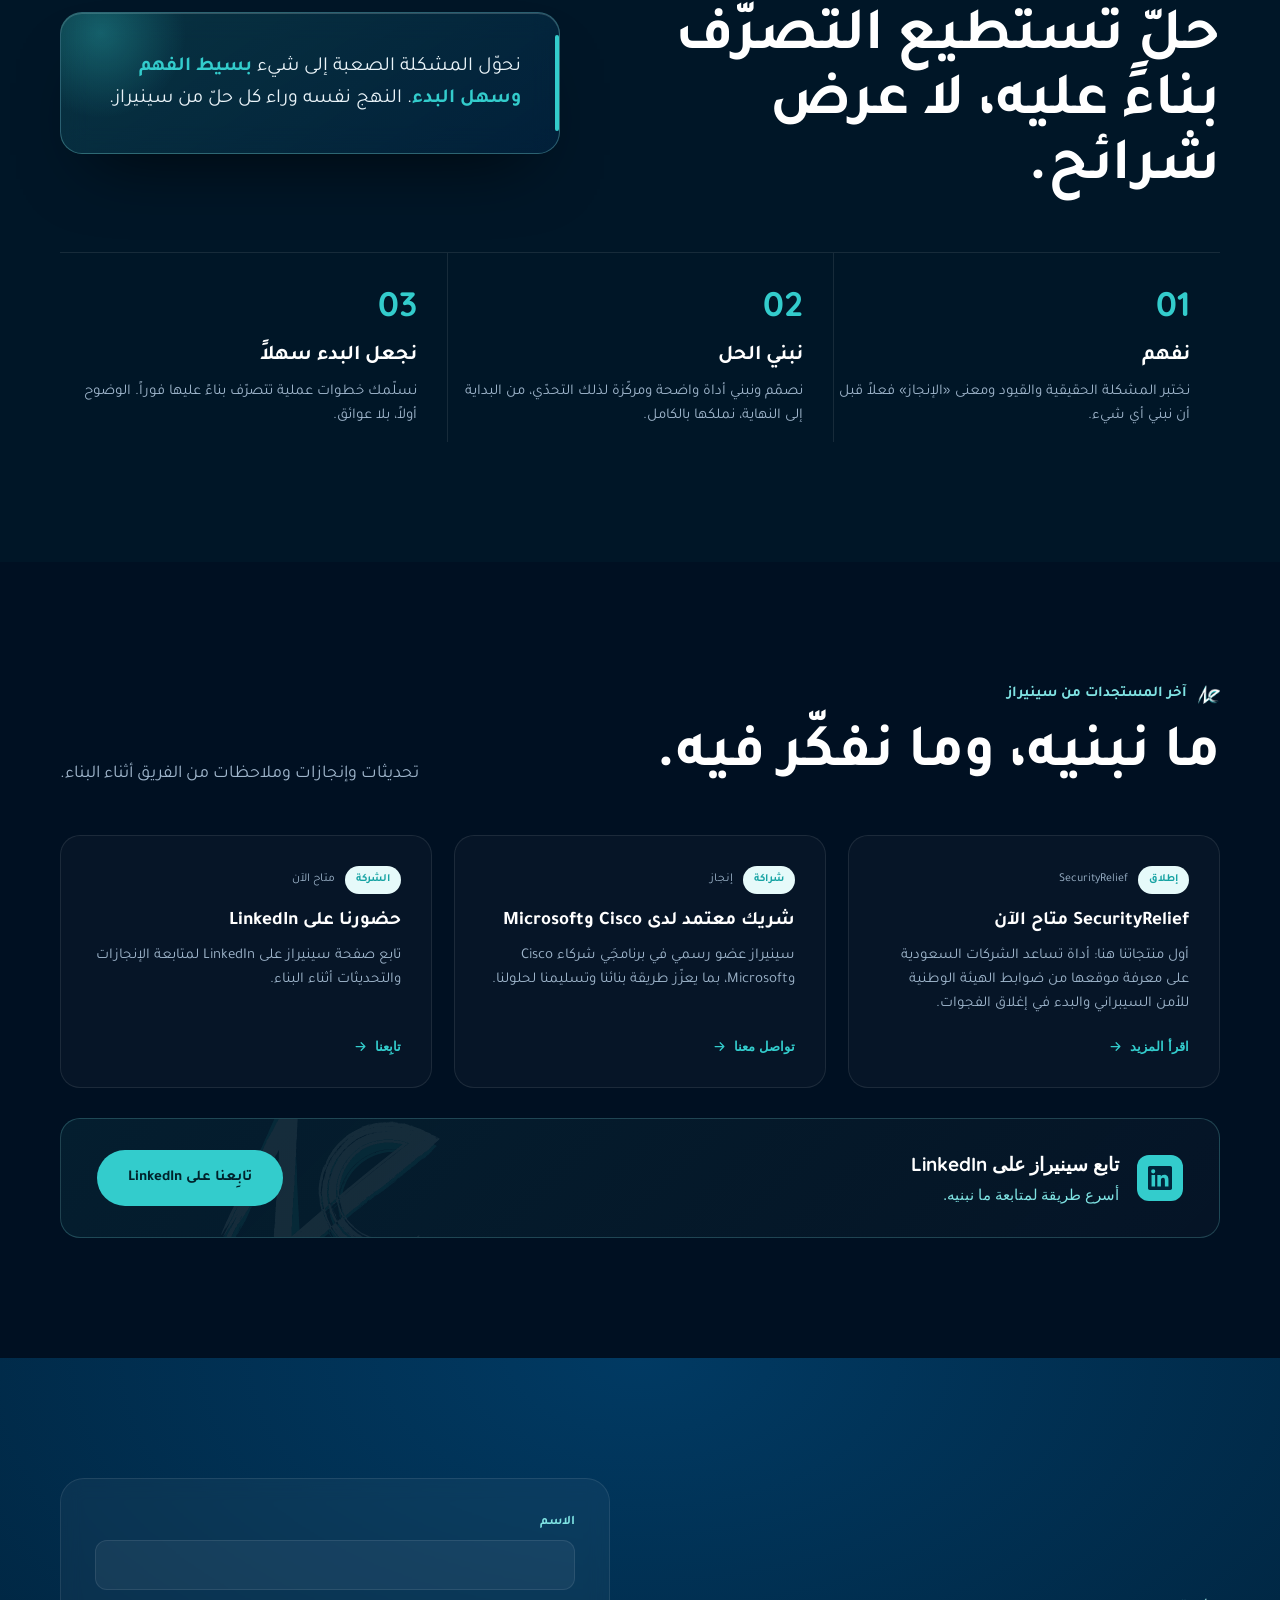
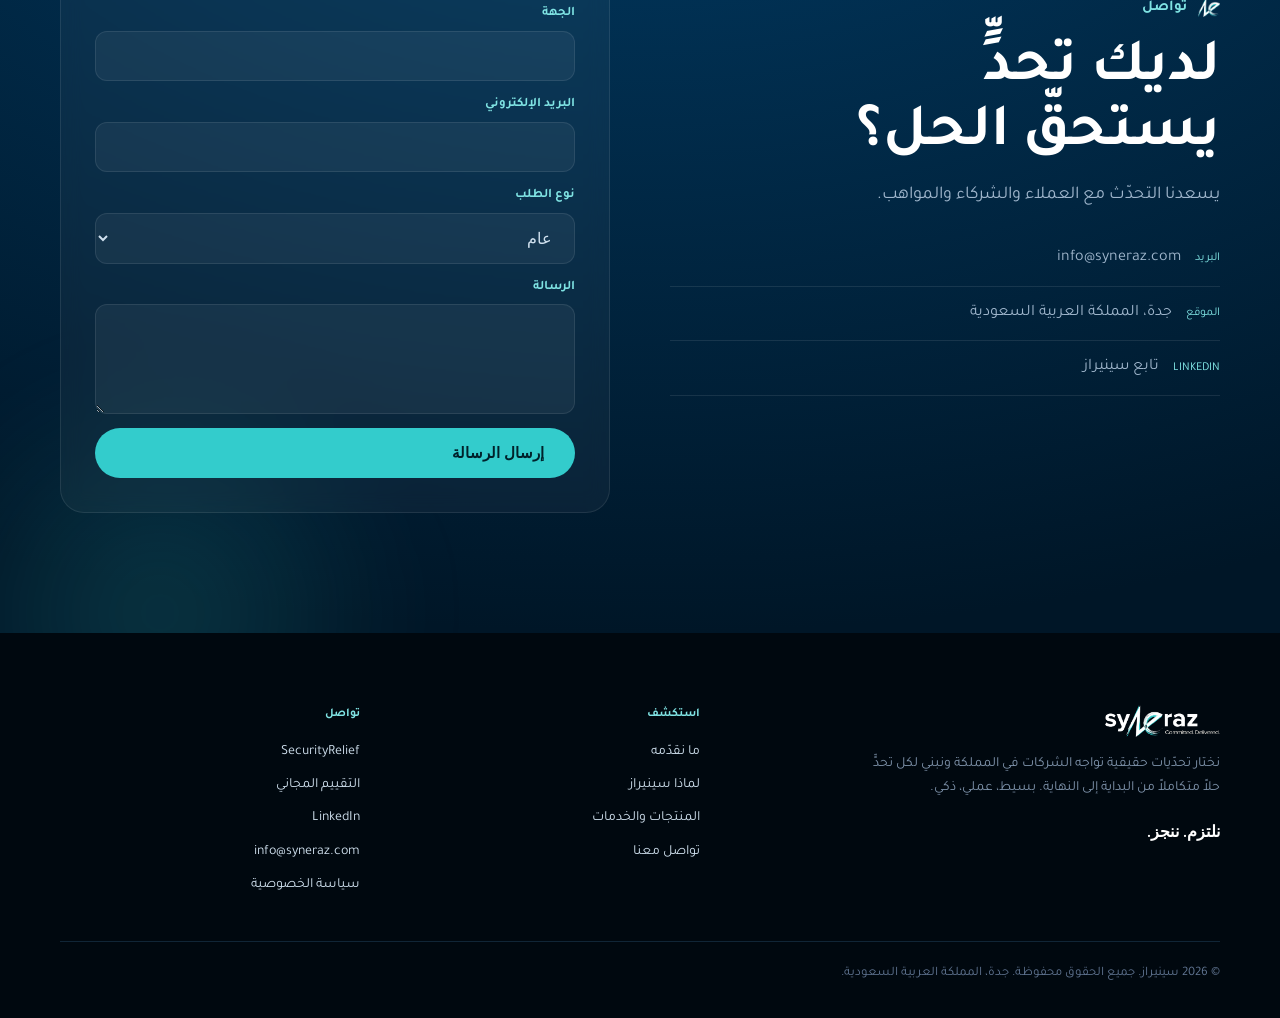
==== commit 43b9ae63: "Add SecurityRelief privacy policy pages: /privacy/ (EN) and /ar/privacy/ (AR), policy v4 + LinkedIn " ====
--- a/ar/index.html
+++ b/ar/index.html
@@ -49,7 +49,7 @@
     </div>
   </div>
   <div class="mobile-nav" id="mobileNav">
-    <a href="#what">ما نقدّمه</a><a href="#why">لماذا سينيراز</a><a href="#product">المنتجات والخدمات</a><a href="#latest">الأخبار</a>
+    <a href="#what">ما نقدّمه</a><a href="#why">لماذا سينيراز</a><a href="#product">المنتجات والخدمات</a><a href="#latest">الأخبار</a><a href="#contact">تواصل معنا</a>
   </div>
 </header>
 
@@ -240,6 +240,7 @@
           <a href="https://assessment.securityrelief.com" target="_blank" rel="noopener">التقييم المجاني</a>
           <a href="https://www.linkedin.com/company/syneraz" target="_blank" rel="noopener">LinkedIn</a>
           <a href="mailto:info@syneraz.com">info@syneraz.com</a>
+          <a href="privacy/">سياسة الخصوصية</a>
         </nav>
       </div>
     </div>
--- a/assets/css/styles.css
+++ b/assets/css/styles.css
@@ -209,6 +209,7 @@
   .principle,.step{border-inline-end:none;border-bottom:1px solid var(--line);padding-inline-start:0!important;padding:28px 0}
   .step:last-child{border-bottom:none}
   nav ul{display:none}.menu-btn{display:inline-flex;align-items:center;justify-content:center}
+  .nav-right .btn{display:none}
 }
 
 /* ── Arabic / RTL refinements — same stylesheet, no fork (layout already uses logical properties) ── */
